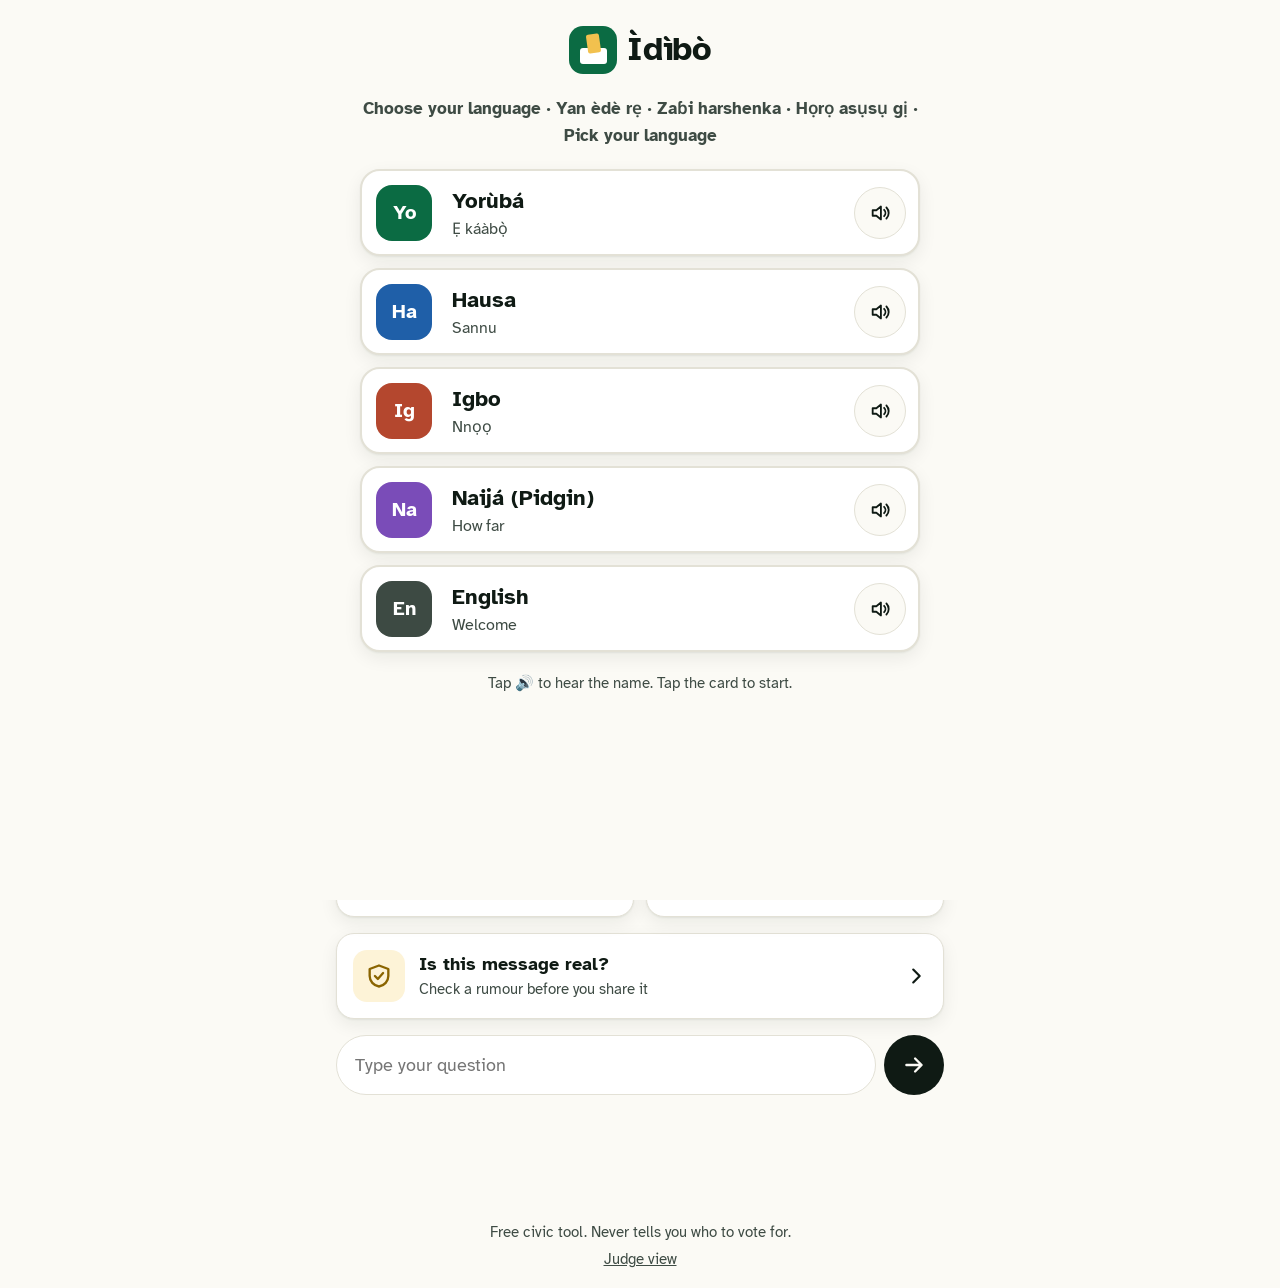
==== app/static/index.html @ 28a15a96 "Ìdìbò web app: voice-first, picture-first front end (5 languages, spoken language picker, picture qu" ====
<!doctype html>
<html lang="en">
<head>
<meta charset="utf-8">
<meta name="viewport" content="width=device-width, initial-scale=1, viewport-fit=cover">
<title>Ìdìbò</title>
<meta name="description" content="Ask about Nigeria's 2027 election by voice, in your language. Answers come from INEC and the Electoral Act 2026.">
<meta name="theme-color" content="#0B6B43">
<link rel="icon" href="data:image/svg+xml,%3Csvg xmlns='http://www.w3.org/2000/svg' viewBox='0 0 64 64'%3E%3Crect width='64' height='64' rx='14' fill='%230B6B43'/%3E%3Cpath d='M18 30h28v20H18z' fill='%23fff'/%3E%3Cpath d='M26 20l10 0 0 14-10 0z' fill='%23F2C14E'/%3E%3C/svg%3E">
<link rel="preconnect" href="https://fonts.googleapis.com">
<link href="https://fonts.googleapis.com/css2?family=Atkinson+Hyperlegible:wght@400;700&family=Noto+Sans:wght@400;600;700&display=swap" rel="stylesheet">
<link rel="stylesheet" href="app.css">
</head>
<body>
<a class="skip" href="#main">Skip to content</a>

<!-- Language picker (first visit, and from the header). Each card speaks its own name. -->
<section id="langPicker" class="picker" hidden aria-labelledby="pickerTitle">
  <div class="picker-inner">
    <div class="brand big"><span class="logo" aria-hidden="true"></span><span>Ìdìbò</span></div>
    <h1 id="pickerTitle" class="picker-title">
      <span lang="en">Choose your language</span> · <span lang="yo">Yan èdè rẹ</span> ·
      <span lang="ha">Zaɓi harshenka</span> · <span lang="ig">Họrọ asụsụ gị</span> · <span lang="pcm">Pick your language</span>
    </h1>
    <div class="lang-grid" role="list"></div>
    <p class="fineprint">Tap 🔊 to hear the name. Tap the card to start.</p>
  </div>
</section>

<header class="top">
  <button class="brand" id="homeBtn" aria-label="Ìdìbò home"><span class="logo" aria-hidden="true"></span><span>Ìdìbò</span></button>
  <nav class="top-actions">
    <button class="chip" id="langBtn" aria-label="Change language"><span class="i i-globe" aria-hidden="true"></span><span id="langName">English</span></button>
    <button class="chip ghost" id="voiceToggle" aria-pressed="true" aria-label="Read answers aloud"><span class="i i-speaker" aria-hidden="true"></span></button>
  </nav>
</header>

<main id="main">
  <!-- HOME -->
  <section id="home" class="view">
    <p class="unofficial"><span class="i i-info" aria-hidden="true"></span><span data-t="notOfficial"></span></p>

    <div class="hero">
      <button class="mic" id="micBtn" aria-label="Speak your question">
        <span class="mic-ring" aria-hidden="true"></span>
        <span class="i i-mic" aria-hidden="true"></span>
      </button>
      <p class="hero-label" data-t="speak"></p>
      <p class="hero-sub" id="micStatus" aria-live="polite"></p>
    </div>

    <h2 class="section-label"><span class="i i-hand" aria-hidden="true"></span><span data-t="orTap"></span></h2>
    <div class="cards" id="cards" role="list"></div>

    <button class="check-card" id="openCheck">
      <span class="badge-ic warn"><span class="i i-shield" aria-hidden="true"></span></span>
      <span class="check-text"><strong data-t="checkTitle"></strong><span data-t="checkSub"></span></span>
      <span class="i i-arrow" aria-hidden="true"></span>
    </button>

    <form class="typebox" id="typeForm" autocomplete="off">
      <label class="sr" for="typeInput" data-t="typeHere"></label>
      <input id="typeInput" type="text" data-tp="typeHere" enterkeyhint="send">
      <button class="send" aria-label="Send"><span class="i i-send" aria-hidden="true"></span></button>
    </form>
  </section>

  <!-- CONVERSATION -->
  <section id="chat" class="view" hidden>
    <button class="back" id="backBtn"><span class="i i-back" aria-hidden="true"></span><span data-t="back"></span></button>
    <div class="thread" id="thread" aria-live="polite"></div>
    <div class="chat-dock">
      <button class="mic small" id="micBtn2" aria-label="Speak another question"><span class="i i-mic" aria-hidden="true"></span></button>
      <form class="typebox inline" id="typeForm2" autocomplete="off">
        <label class="sr" for="typeInput2" data-t="typeHere"></label>
        <input id="typeInput2" type="text" data-tp="typeHere" enterkeyhint="send">
        <button class="send" aria-label="Send"><span class="i i-send" aria-hidden="true"></span></button>
      </form>
    </div>
  </section>

  <!-- CHECK A MESSAGE -->
  <section id="check" class="view" hidden>
    <button class="back" data-go="home"><span class="i i-back" aria-hidden="true"></span><span data-t="back"></span></button>
    <h1 class="h1"><span class="badge-ic warn"><span class="i i-shield" aria-hidden="true"></span></span><span data-t="checkTitle"></span></h1>
    <p class="lead" data-t="checkHelp"></p>
    <form id="checkForm">
      <label class="sr" for="checkInput" data-t="checkTitle"></label>
      <textarea id="checkInput" rows="5" data-tp="checkPlaceholder"></textarea>
      <div class="row">
        <button type="button" class="btn ghost" id="pasteBtn"><span class="i i-paste" aria-hidden="true"></span><span data-t="paste"></span></button>
        <button class="btn primary"><span class="i i-shield" aria-hidden="true"></span><span data-t="checkBtn"></span></button>
      </div>
    </form>
  </section>

  <!-- JUDGE VIEW -->
  <section id="judge" class="view" hidden>
    <button class="back" data-go="home"><span class="i i-back" aria-hidden="true"></span><span>Back</span></button>
    <h1 class="h1">Base Tiny Aya vs Ìdìbò</h1>
    <p class="lead">Recorded answers from our evaluation runs: the same question, the same official sources. Scores from the full benchmark (EN, Pidgin, Yorùbá, Hausa).</p>
    <div id="judgeSummary" class="judge-summary"></div>
    <div id="judgeExamples" class="judge-examples"></div>
  </section>
</main>

<footer class="foot">
  <span data-t="footer"></span>
  <a href="#judge" id="judgeLink">Judge view</a>
</footer>

<!-- Source sheet -->
<dialog id="sourceSheet" class="sheet" aria-labelledby="srcTitle">
  <div class="sheet-head">
    <span class="badge-ic"><span class="i i-doc" aria-hidden="true"></span></span>
    <div><h2 id="srcTitle"></h2><p id="srcSub"></p></div>
    <button class="icon-btn" id="srcClose" aria-label="Close"><span class="i i-x" aria-hidden="true"></span></button>
  </div>
  <pre id="srcText" class="src-text"></pre>
  <a id="srcLink" class="btn ghost" target="_blank" rel="noopener"><span class="i i-link" aria-hidden="true"></span><span data-t="openOfficial"></span></a>
</dialog>

<audio id="player" preload="none"></audio>
<script src="i18n.js"></script>
<script src="app.js"></script>
</body>
</html>
---- app/static/app.css ----
/* Ìdìbò: voice-first, picture-first. Built for low-literacy users on small, cheap phones in bright light. */
:root {
  --paper: #FBFAF5; --card: #FFFFFF; --ink: #0F1A14; --ink-2: #3E4B44; --line: #E3E1D6;
  --green: #0B6B43; --green-2: #0E8A57; --green-soft: #E3F2EA; --gold: #F2C14E; --gold-soft: #FDF3D7;
  --red: #B4372B; --red-soft: #FBE7E4; --blue: #1F5FA8; --shadow: 0 1px 2px rgb(15 26 20 / .06), 0 6px 18px rgb(15 26 20 / .07);
  --r: 18px; --tap: 60px; --font: "Atkinson Hyperlegible", "Noto Sans", system-ui, sans-serif;
  color-scheme: light;
}
@media (prefers-color-scheme: dark) {
  :root:not([data-theme="light"]) {
    --paper: #0E1512; --card: #16201B; --ink: #F1F0EA; --ink-2: #B9C2BC; --line: #26332C;
    --green: #2FBF7F; --green-2: #47D493; --green-soft: #173527; --gold: #F2C14E; --gold-soft: #3A3018;
    --red: #F07A6C; --red-soft: #3A1E1A; --blue: #6EA8F0; --shadow: 0 1px 2px rgb(0 0 0 / .4); color-scheme: dark;
  }
}
:root[data-theme="dark"] {
  --paper: #0E1512; --card: #16201B; --ink: #F1F0EA; --ink-2: #B9C2BC; --line: #26332C;
  --green: #2FBF7F; --green-2: #47D493; --green-soft: #173527; --gold: #F2C14E; --gold-soft: #3A3018;
  --red: #F07A6C; --red-soft: #3A1E1A; --blue: #6EA8F0; --shadow: 0 1px 2px rgb(0 0 0 / .4); color-scheme: dark;
}

* { box-sizing: border-box; }
html { -webkit-text-size-adjust: 100%; }
body { margin: 0; background: var(--paper); color: var(--ink); font: 18px/1.5 var(--font); min-height: 100dvh;
  display: flex; flex-direction: column; overflow-x: hidden; }
button, input, textarea { font: inherit; color: inherit; }
button { cursor: pointer; border: 0; background: none; }
:focus-visible { outline: 3px solid var(--gold); outline-offset: 3px; border-radius: 10px; }
[hidden] { display: none !important; }
.sr { position: absolute; width: 1px; height: 1px; overflow: hidden; clip: rect(0 0 0 0); white-space: nowrap; }
.skip { position: absolute; left: -999px; } .skip:focus { left: 16px; top: 8px; z-index: 99; background: var(--card); padding: 8px 12px; }

/* ---------- icons (CSS masks, so they follow text colour) ---------- */
.i { display: inline-block; width: 1.25em; height: 1.25em; background: currentColor; flex: none;
  -webkit-mask: var(--m) center / contain no-repeat; mask: var(--m) center / contain no-repeat; }
.i-mic { --m: url("data:image/svg+xml,%3Csvg xmlns='http://www.w3.org/2000/svg' viewBox='0 0 24 24' fill='none' stroke='black' stroke-width='2' stroke-linecap='round'%3E%3Crect x='9' y='3' width='6' height='11' rx='3'/%3E%3Cpath d='M5 11a7 7 0 0 0 14 0M12 18v3'/%3E%3C/svg%3E"); }
.i-globe { --m: url("data:image/svg+xml,%3Csvg xmlns='http://www.w3.org/2000/svg' viewBox='0 0 24 24' fill='none' stroke='black' stroke-width='2'%3E%3Ccircle cx='12' cy='12' r='9'/%3E%3Cpath d='M3 12h18M12 3c2.5 3 2.5 15 0 18M12 3c-2.5 3-2.5 15 0 18'/%3E%3C/svg%3E"); }
.i-speaker { --m: url("data:image/svg+xml,%3Csvg xmlns='http://www.w3.org/2000/svg' viewBox='0 0 24 24' fill='none' stroke='black' stroke-width='2' stroke-linejoin='round'%3E%3Cpath d='M4 9h4l5-4v14l-5-4H4z'/%3E%3Cpath d='M16.5 8.5a5 5 0 0 1 0 7M19 6a8.5 8.5 0 0 1 0 12' stroke-linecap='round'/%3E%3C/svg%3E"); }
.i-muted { --m: url("data:image/svg+xml,%3Csvg xmlns='http://www.w3.org/2000/svg' viewBox='0 0 24 24' fill='none' stroke='black' stroke-width='2' stroke-linejoin='round'%3E%3Cpath d='M4 9h4l5-4v14l-5-4H4z'/%3E%3Cpath d='M17 9l5 6M22 9l-5 6' stroke-linecap='round'/%3E%3C/svg%3E"); }
.i-play { --m: url("data:image/svg+xml,%3Csvg xmlns='http://www.w3.org/2000/svg' viewBox='0 0 24 24'%3E%3Cpath d='M7 4.5v15l13-7.5z'/%3E%3C/svg%3E"); }
.i-stop { --m: url("data:image/svg+xml,%3Csvg xmlns='http://www.w3.org/2000/svg' viewBox='0 0 24 24'%3E%3Crect x='6' y='6' width='12' height='12' rx='2'/%3E%3C/svg%3E"); }
.i-send { --m: url("data:image/svg+xml,%3Csvg xmlns='http://www.w3.org/2000/svg' viewBox='0 0 24 24' fill='none' stroke='black' stroke-width='2.2' stroke-linecap='round' stroke-linejoin='round'%3E%3Cpath d='M5 12h13M13 6l6 6-6 6'/%3E%3C/svg%3E"); }
.i-arrow { --m: url("data:image/svg+xml,%3Csvg xmlns='http://www.w3.org/2000/svg' viewBox='0 0 24 24' fill='none' stroke='black' stroke-width='2.4' stroke-linecap='round' stroke-linejoin='round'%3E%3Cpath d='M9 5l7 7-7 7'/%3E%3C/svg%3E"); }
.i-back { --m: url("data:image/svg+xml,%3Csvg xmlns='http://www.w3.org/2000/svg' viewBox='0 0 24 24' fill='none' stroke='black' stroke-width='2.4' stroke-linecap='round' stroke-linejoin='round'%3E%3Cpath d='M15 5l-7 7 7 7'/%3E%3C/svg%3E"); }
.i-info { --m: url("data:image/svg+xml,%3Csvg xmlns='http://www.w3.org/2000/svg' viewBox='0 0 24 24' fill='none' stroke='black' stroke-width='2' stroke-linecap='round'%3E%3Ccircle cx='12' cy='12' r='9'/%3E%3Cpath d='M12 11v6M12 7.5v.5'/%3E%3C/svg%3E"); }
.i-shield { --m: url("data:image/svg+xml,%3Csvg xmlns='http://www.w3.org/2000/svg' viewBox='0 0 24 24' fill='none' stroke='black' stroke-width='2' stroke-linejoin='round'%3E%3Cpath d='M12 3l8 3v6c0 4.5-3.4 8.2-8 9-4.6-.8-8-4.5-8-9V6z'/%3E%3Cpath d='M8.5 12l2.5 2.5 4.5-5' stroke-linecap='round'/%3E%3C/svg%3E"); }
.i-hand { --m: url("data:image/svg+xml,%3Csvg xmlns='http://www.w3.org/2000/svg' viewBox='0 0 24 24' fill='none' stroke='black' stroke-width='2' stroke-linecap='round' stroke-linejoin='round'%3E%3Cpath d='M9 11V5a1.5 1.5 0 0 1 3 0v5M12 10V4a1.5 1.5 0 0 1 3 0v6M15 10V6a1.5 1.5 0 0 1 3 0v8a7 7 0 0 1-7 7h-1a6 6 0 0 1-5-2.7L3 14.5a1.6 1.6 0 0 1 2.6-1.8L9 15V9a1.5 1.5 0 0 0-3 0'/%3E%3C/svg%3E"); }
.i-doc { --m: url("data:image/svg+xml,%3Csvg xmlns='http://www.w3.org/2000/svg' viewBox='0 0 24 24' fill='none' stroke='black' stroke-width='2' stroke-linejoin='round'%3E%3Cpath d='M6 3h8l4 4v14H6z'/%3E%3Cpath d='M14 3v4h4M9 12h6M9 16h6' stroke-linecap='round'/%3E%3C/svg%3E"); }
.i-x { --m: url("data:image/svg+xml,%3Csvg xmlns='http://www.w3.org/2000/svg' viewBox='0 0 24 24' fill='none' stroke='black' stroke-width='2.4' stroke-linecap='round'%3E%3Cpath d='M6 6l12 12M18 6L6 18'/%3E%3C/svg%3E"); }
.i-link { --m: url("data:image/svg+xml,%3Csvg xmlns='http://www.w3.org/2000/svg' viewBox='0 0 24 24' fill='none' stroke='black' stroke-width='2' stroke-linecap='round'%3E%3Cpath d='M14 4h6v6M20 4l-9 9M18 14v5a1 1 0 0 1-1 1H5a1 1 0 0 1-1-1V7a1 1 0 0 1 1-1h5'/%3E%3C/svg%3E"); }
.i-paste { --m: url("data:image/svg+xml,%3Csvg xmlns='http://www.w3.org/2000/svg' viewBox='0 0 24 24' fill='none' stroke='black' stroke-width='2' stroke-linejoin='round'%3E%3Crect x='6' y='5' width='12' height='16' rx='2'/%3E%3Cpath d='M9 5V3h6v2'/%3E%3C/svg%3E"); }
/* picture icons for the question cards */
.i-calendar { --m: url("data:image/svg+xml,%3Csvg xmlns='http://www.w3.org/2000/svg' viewBox='0 0 24 24' fill='none' stroke='black' stroke-width='1.8' stroke-linecap='round'%3E%3Crect x='3.5' y='5' width='17' height='15.5' rx='2.5'/%3E%3Cpath d='M3.5 10h17M8 3v4M16 3v4'/%3E%3Crect x='7' y='13' width='4' height='4' rx='1' fill='black'/%3E%3C/svg%3E"); }
.i-card { --m: url("data:image/svg+xml,%3Csvg xmlns='http://www.w3.org/2000/svg' viewBox='0 0 24 24' fill='none' stroke='black' stroke-width='1.8' stroke-linecap='round'%3E%3Crect x='2.5' y='5' width='19' height='14' rx='2.5'/%3E%3Ccircle cx='8' cy='11' r='2.2'/%3E%3Cpath d='M4.8 16.5c.6-1.7 1.8-2.6 3.2-2.6s2.6.9 3.2 2.6M14 10h5M14 13.5h4'/%3E%3C/svg%3E"); }
.i-clock { --m: url("data:image/svg+xml,%3Csvg xmlns='http://www.w3.org/2000/svg' viewBox='0 0 24 24' fill='none' stroke='black' stroke-width='1.8' stroke-linecap='round'%3E%3Ccircle cx='12' cy='12' r='8.5'/%3E%3Cpath d='M12 7.5V12l3 2'/%3E%3C/svg%3E"); }
.i-finger { --m: url("data:image/svg+xml,%3Csvg xmlns='http://www.w3.org/2000/svg' viewBox='0 0 24 24' fill='none' stroke='black' stroke-width='1.7' stroke-linecap='round'%3E%3Cpath d='M7 18.5c-1.3-1.8-2-4-2-6.5a7 7 0 0 1 12.3-4.6M19 12c0 3-.7 5.3-2 7.5M9.2 20.5C8.4 18.7 8 16.5 8 14v-2a4 4 0 0 1 8 0v2c0 2.2-.4 4.3-1.2 6M12 12v3c0 2-.3 3.8-1 5.5'/%3E%3C/svg%3E"); }
.i-money { --m: url("data:image/svg+xml,%3Csvg xmlns='http://www.w3.org/2000/svg' viewBox='0 0 24 24' fill='none' stroke='black' stroke-width='1.8' stroke-linecap='round'%3E%3Crect x='2.5' y='6' width='19' height='12' rx='2'/%3E%3Ccircle cx='12' cy='12' r='2.6'/%3E%3Cpath d='M6 9.5v5M18 9.5v5'/%3E%3Cpath d='M3 3l18 18' stroke-width='2.2'/%3E%3C/svg%3E"); }
.i-help { --m: url("data:image/svg+xml,%3Csvg xmlns='http://www.w3.org/2000/svg' viewBox='0 0 24 24' fill='none' stroke='black' stroke-width='1.8' stroke-linecap='round' stroke-linejoin='round'%3E%3Ccircle cx='8' cy='5' r='2'/%3E%3Ccircle cx='16' cy='5' r='2'/%3E%3Cpath d='M8 8v6l-2 7M8 14l2 7M16 8v13M8 10.5l8 0M4 21l6-11'/%3E%3C/svg%3E"); }

/* ---------- layout ---------- */
.top { position: sticky; top: 0; z-index: 10; display: flex; align-items: center; justify-content: space-between;
  gap: 12px; padding: 12px 16px; padding-top: max(12px, env(safe-area-inset-top));
  background: color-mix(in srgb, var(--paper) 88%, transparent); backdrop-filter: blur(10px); border-bottom: 1px solid var(--line); }
.brand { display: inline-flex; align-items: center; gap: 10px; font-weight: 700; font-size: 22px; letter-spacing: -.01em; }
.brand.big { font-size: 34px; justify-content: center; }
.logo { width: 34px; height: 34px; border-radius: 10px; background: var(--green); position: relative; flex: none; }
.brand.big .logo { width: 48px; height: 48px; border-radius: 14px; }
.logo::before { content: ""; position: absolute; left: 22%; right: 22%; bottom: 20%; height: 34%; background: #fff; border-radius: 3px; }
.logo::after { content: ""; position: absolute; left: 36%; width: 28%; top: 18%; height: 40%; background: var(--gold); border-radius: 2px; transform: rotate(-8deg); }
.top-actions { display: flex; gap: 8px; }
.chip { display: inline-flex; align-items: center; gap: 8px; min-height: 48px; padding: 0 16px; border-radius: 999px;
  background: var(--card); border: 1.5px solid var(--line); font-weight: 600; }
.chip.ghost { padding: 0 13px; }
.chip[aria-pressed="false"] { color: var(--ink-2); }
main { flex: 1; width: 100%; max-width: 640px; margin: 0 auto; padding: 16px; padding-bottom: 110px; }
.foot { text-align: center; color: var(--ink-2); font-size: 15px; padding: 16px 16px max(18px, env(safe-area-inset-bottom)); display: flex; flex-direction: column; gap: 4px; }
.foot a { color: var(--ink-2); }

.unofficial { display: flex; gap: 10px; align-items: flex-start; margin: 4px 0 18px; padding: 12px 14px; border-radius: 14px;
  background: var(--gold-soft); color: var(--ink); font-size: 15px; line-height: 1.4; }
.unofficial .i { margin-top: 1px; color: #8A6400; }

/* ---------- hero mic ---------- */
.hero { display: grid; justify-items: center; gap: 10px; padding: 18px 0 26px; }
.mic { position: relative; width: 132px; height: 132px; border-radius: 50%; background: var(--green); color: #fff;
  display: grid; place-items: center; box-shadow: 0 10px 28px rgb(11 107 67 / .35); transition: transform .12s; }
.mic .i { width: 56px; height: 56px; }
.mic:active { transform: scale(.96); }
.mic-ring { position: absolute; inset: -10px; border-radius: 50%; border: 3px solid var(--green); opacity: 0; }
.mic.on { background: var(--red); box-shadow: 0 10px 28px rgb(180 55 43 / .35); }
.mic.on .mic-ring { border-color: var(--red); animation: ring 1.4s ease-out infinite; }
@keyframes ring { from { transform: scale(.9); opacity: .8; } to { transform: scale(1.25); opacity: 0; } }
.mic.small { width: var(--tap); height: var(--tap); flex: none; box-shadow: none; }
.mic.small .i { width: 28px; height: 28px; }
.hero-label { margin: 0; font-size: 22px; font-weight: 700; text-align: center; }
.hero-sub { margin: 0; min-height: 1.5em; color: var(--ink-2); font-size: 16px; text-align: center; }

.section-label { display: flex; align-items: center; gap: 8px; font-size: 16px; font-weight: 700; color: var(--ink-2);
  text-transform: none; margin: 4px 0 12px; }

/* ---------- picture cards ---------- */
.cards { display: grid; grid-template-columns: repeat(2, minmax(0, 1fr)); gap: 12px; }
.qcard { position: relative; display: flex; flex-direction: column; align-items: flex-start; gap: 10px; min-height: 148px;
  padding: 14px; border-radius: var(--r); background: var(--card); border: 1.5px solid var(--line); box-shadow: var(--shadow);
  text-align: left; transition: transform .1s, border-color .15s; }
.qcard:active { transform: scale(.98); }
.qcard:hover { border-color: var(--green); }
.qcard .pic { width: 58px; height: 58px; border-radius: 16px; display: grid; place-items: center; background: var(--green-soft); color: var(--green); }
.qcard .pic .i { width: 34px; height: 34px; }
.qcard[data-icon="money"] .pic { background: var(--red-soft); color: var(--red); }
.qcard[data-icon="finger"] .pic, .qcard[data-icon="help"] .pic { background: color-mix(in srgb, var(--blue) 14%, var(--card)); color: var(--blue); }
.qcard[data-icon="clock"] .pic { background: var(--gold-soft); color: #8A6400; }
.qcard .q { font-weight: 700; font-size: 17px; line-height: 1.3; padding-right: 30px; }
.qcard .say { position: absolute; top: 10px; right: 10px; width: 44px; height: 44px; border-radius: 50%;
  display: grid; place-items: center; color: var(--ink-2); }
.qcard .say:hover { background: var(--green-soft); color: var(--green); }

.check-card { display: flex; align-items: center; gap: 14px; width: 100%; margin: 16px 0; padding: 16px; border-radius: var(--r);
  background: var(--card); border: 1.5px solid var(--line); box-shadow: var(--shadow); text-align: left; }
.check-text { display: flex; flex-direction: column; flex: 1; font-size: 15px; color: var(--ink-2); }
.check-text strong { color: var(--ink); font-size: 18px; }
.badge-ic { width: 52px; height: 52px; border-radius: 14px; display: grid; place-items: center; background: var(--green-soft); color: var(--green); flex: none; }
.badge-ic .i { width: 28px; height: 28px; }
.badge-ic.warn { background: var(--gold-soft); color: #8A6400; }

.typebox { display: flex; gap: 8px; margin-top: 8px; }
.typebox input { flex: 1; min-width: 0; min-height: var(--tap); padding: 0 18px; border-radius: 999px; border: 1.5px solid var(--line); background: var(--card); }
.typebox input:focus { border-color: var(--green); outline: none; }
.send { width: var(--tap); height: var(--tap); border-radius: 50%; background: var(--ink); color: var(--paper); display: grid; place-items: center; flex: none; }
.send .i { width: 26px; height: 26px; }

/* ---------- chat ---------- */
.back { display: inline-flex; align-items: center; gap: 6px; min-height: 48px; padding: 0 12px 0 4px; font-weight: 700; color: var(--ink-2); }
.thread { display: flex; flex-direction: column; gap: 14px; margin: 8px 0 120px; }
.msg { max-width: 92%; padding: 14px 16px; border-radius: 20px; line-height: 1.55; }
.msg.user { align-self: flex-end; background: var(--ink); color: var(--paper); border-bottom-right-radius: 6px; font-weight: 600; }
.msg.bot { align-self: flex-start; background: var(--card); border: 1.5px solid var(--line); border-bottom-left-radius: 6px; box-shadow: var(--shadow); width: 92%; }
.msg.bot .text { white-space: pre-wrap; font-size: 19px; }
.msg.bot .text .cite { display: none; }
.thinking { display: flex; gap: 10px; align-items: center; color: var(--ink-2); font-size: 16px; }
.dots { display: inline-flex; gap: 4px; } .dots i { width: 8px; height: 8px; border-radius: 50%; background: var(--green); animation: bob 1s infinite; }
.dots i:nth-child(2) { animation-delay: .15s; } .dots i:nth-child(3) { animation-delay: .3s; }
@keyframes bob { 0%, 80%, 100% { transform: translateY(0); opacity: .5; } 40% { transform: translateY(-5px); opacity: 1; } }
.listen { display: inline-flex; align-items: center; gap: 10px; min-height: 52px; padding: 0 20px 0 14px; margin-top: 12px;
  border-radius: 999px; background: var(--green); color: #fff; font-weight: 700; font-size: 18px; }
.listen .i { width: 26px; height: 26px; }
.listen.playing { background: var(--ink); }
.srcs { display: flex; flex-wrap: wrap; gap: 8px; margin-top: 12px; padding-top: 12px; border-top: 1px dashed var(--line); }
.src { display: inline-flex; align-items: center; gap: 6px; min-height: 40px; padding: 0 12px; border-radius: 10px;
  background: var(--green-soft); color: var(--green); font-size: 14px; font-weight: 700; }
.src.dim { background: transparent; border: 1px solid var(--line); color: var(--ink-2); font-weight: 600; }
.backend-note { margin-top: 10px; font-size: 13px; color: var(--ink-2); }
.chat-dock { position: fixed; left: 0; right: 0; bottom: 0; display: flex; gap: 10px; align-items: center; padding: 12px 16px max(12px, env(safe-area-inset-bottom));
  background: color-mix(in srgb, var(--paper) 92%, transparent); backdrop-filter: blur(10px); border-top: 1px solid var(--line); }
.chat-dock .typebox { flex: 1; margin: 0; }
@media (min-width: 680px) { .chat-dock { left: 50%; transform: translateX(-50%); width: 640px; border: 1px solid var(--line); border-bottom: 0; border-radius: 20px 20px 0 0; } }

/* ---------- check view ---------- */
.h1 { display: flex; align-items: center; gap: 12px; font-size: 26px; line-height: 1.2; margin: 8px 0; }
.lead { color: var(--ink-2); margin: 0 0 16px; }
textarea { width: 100%; padding: 14px 16px; border-radius: 16px; border: 1.5px solid var(--line); background: var(--card); resize: vertical; font-size: 18px; }
textarea:focus { border-color: var(--green); outline: none; }
.row { display: flex; gap: 10px; margin-top: 12px; }
.btn { display: inline-flex; align-items: center; justify-content: center; gap: 8px; min-height: var(--tap); padding: 0 20px; border-radius: 999px; font-weight: 700; flex: 1; text-decoration: none; }
.btn.primary { background: var(--green); color: #fff; }
.btn.ghost { border: 1.5px solid var(--line); background: var(--card); color: var(--ink); }

/* ---------- language picker ---------- */
.picker { position: fixed; inset: 0; z-index: 50; background: var(--paper); overflow-y: auto; padding: max(24px, env(safe-area-inset-top)) 16px 24px; }
.picker-inner { max-width: 560px; margin: 0 auto; display: grid; gap: 20px; }
.picker-title { font-size: 17px; font-weight: 600; color: var(--ink-2); text-align: center; margin: 0; line-height: 1.6; }
.lang-grid { display: grid; gap: 12px; }
.lang { display: flex; align-items: center; gap: 14px; min-height: 84px; padding: 12px 12px 12px 14px; border-radius: 20px;
  background: var(--card); border: 2px solid var(--line); box-shadow: var(--shadow); text-align: left; }
.lang:hover, .lang:focus-visible { border-color: var(--lc); }
.lang .swatch { width: 56px; height: 56px; border-radius: 16px; background: var(--lc); color: #fff; display: grid; place-items: center; font-weight: 700; font-size: 20px; flex: none; }
.lang .names { flex: 1; display: flex; flex-direction: column; }
.lang .names b { font-size: 22px; } .lang .names span { color: var(--ink-2); font-size: 16px; }
.lang .say { width: 52px; height: 52px; border-radius: 50%; display: grid; place-items: center; background: var(--paper); border: 1.5px solid var(--line); }
.fineprint { text-align: center; color: var(--ink-2); font-size: 15px; margin: 0; }

/* ---------- source sheet ---------- */
.sheet { width: min(640px, 100vw); max-height: 85dvh; margin: auto auto 0; border: 0; border-radius: 22px 22px 0 0; padding: 18px; background: var(--card); color: var(--ink); }
.sheet::backdrop { background: rgb(0 0 0 / .45); }
.sheet-head { display: flex; gap: 12px; align-items: center; }
.sheet-head h2 { font-size: 18px; margin: 0; } .sheet-head p { margin: 0; color: var(--ink-2); font-size: 14px; }
.sheet-head > div { flex: 1; }
.icon-btn { width: 48px; height: 48px; border-radius: 50%; display: grid; place-items: center; }
.src-text { white-space: pre-wrap; font: 15px/1.55 var(--font); background: var(--paper); border-radius: 14px; padding: 14px; max-height: 50dvh; overflow: auto; }

/* ---------- judge view ---------- */
.judge-summary { overflow-x: auto; margin: 8px 0 18px; }
.judge-summary table { border-collapse: collapse; width: 100%; font-size: 15px; }
.judge-summary th, .judge-summary td { padding: 10px 8px; border-bottom: 1px solid var(--line); text-align: right; white-space: nowrap; }
.judge-summary th:first-child, .judge-summary td:first-child { text-align: left; }
.good { color: var(--green); font-weight: 700; } .bad { color: var(--red); font-weight: 700; }
.judge-examples { display: grid; gap: 16px; }
.jx { background: var(--card); border: 1.5px solid var(--line); border-radius: var(--r); padding: 14px; box-shadow: var(--shadow); }
.jx .jq { font-weight: 700; margin-bottom: 10px; }
.jx .cols { display: grid; gap: 10px; }
@media (min-width: 600px) { .jx .cols { grid-template-columns: 1fr 1fr; } }
.jx .col { border-radius: 12px; padding: 10px 12px; font-size: 15px; white-space: pre-wrap; }
.jx .col.base { background: var(--red-soft); } .jx .col.ours { background: var(--green-soft); }
.jx .col h4 { margin: 0 0 6px; font-size: 13px; letter-spacing: .02em; text-transform: uppercase; }

@media (max-width: 360px) { .cards { grid-template-columns: 1fr; } .mic { width: 112px; height: 112px; } }
@media (prefers-reduced-motion: reduce) { * { animation: none !important; transition: none !important; } }
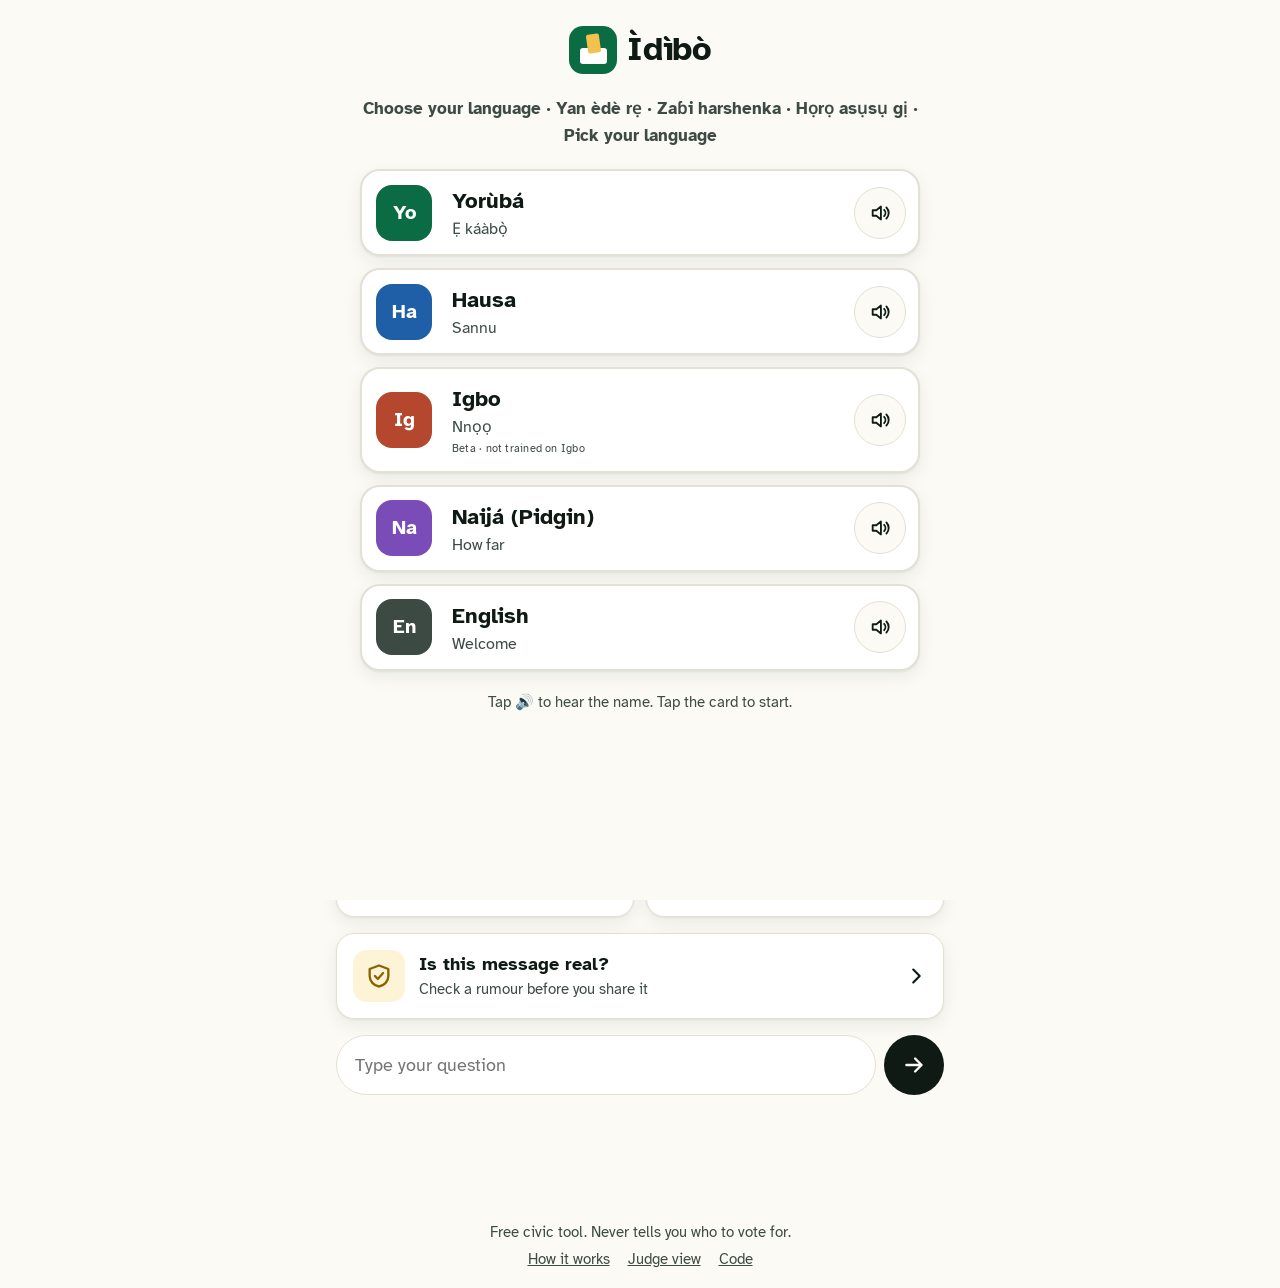
==== commit 50b4e5b2: "Results page: method, the four Lexsi toolkits, scores by language, side-by-side answers, red-team, c" ====
--- a/app/static/index.html
+++ b/app/static/index.html
@@ -63,6 +63,7 @@
       <input id="typeInput" type="text" data-tp="typeHere" enterkeyhint="send">
       <button class="send" aria-label="Send"><span class="i i-send" aria-hidden="true"></span></button>
     </form>
+
   </section>
 
   <!-- CONVERSATION -->
@@ -106,7 +107,7 @@
 
 <footer class="foot">
   <span data-t="footer"></span>
-  <a href="#judge" id="judgeLink">Judge view</a>
+  <span class="foot-links"><a href="results.html">How it works</a><a href="#judge" id="judgeLink">Judge view</a><a href="https://github.com/Gbangbolaoluwagbemiga/idibo">Code</a></span>
 </footer>
 
 <!-- Source sheet -->
--- a/app/static/app.css
+++ b/app/static/app.css
@@ -89,6 +89,9 @@
 .mic-ring { position: absolute; inset: -10px; border-radius: 50%; border: 3px solid var(--green); opacity: 0; }
 .mic.on { background: var(--red); box-shadow: 0 10px 28px rgb(180 55 43 / .35); }
 .mic.on .mic-ring { border-color: var(--red); animation: ring 1.4s ease-out infinite; }
+.mic.busy { opacity: .75; pointer-events: none; }
+.mic.busy .i { animation: pulse 1s ease-in-out infinite; }
+@keyframes pulse { 50% { opacity: .35; } }
 @keyframes ring { from { transform: scale(.9); opacity: .8; } to { transform: scale(1.25); opacity: 0; } }
 .mic.small { width: var(--tap); height: var(--tap); flex: none; box-shadow: none; }
 .mic.small .i { width: 28px; height: 28px; }
@@ -205,3 +208,9 @@
 
 @media (max-width: 360px) { .cards { grid-template-columns: 1fr; } .mic { width: 112px; height: 112px; } }
 @media (prefers-reduced-motion: reduce) { * { animation: none !important; transition: none !important; } }
+
+.loading { opacity: .6; animation: pulse 1s ease-in-out infinite; }
+.failed { outline: 2px solid var(--danger, #c0392b); }
+.beta { display: block; font-style: normal; font-size: 11px; letter-spacing: .02em; color: var(--ink-2, #9aa); margin-top: 2px; }
+
+.foot-links { display: flex; justify-content: center; gap: 18px; flex-wrap: wrap; }
